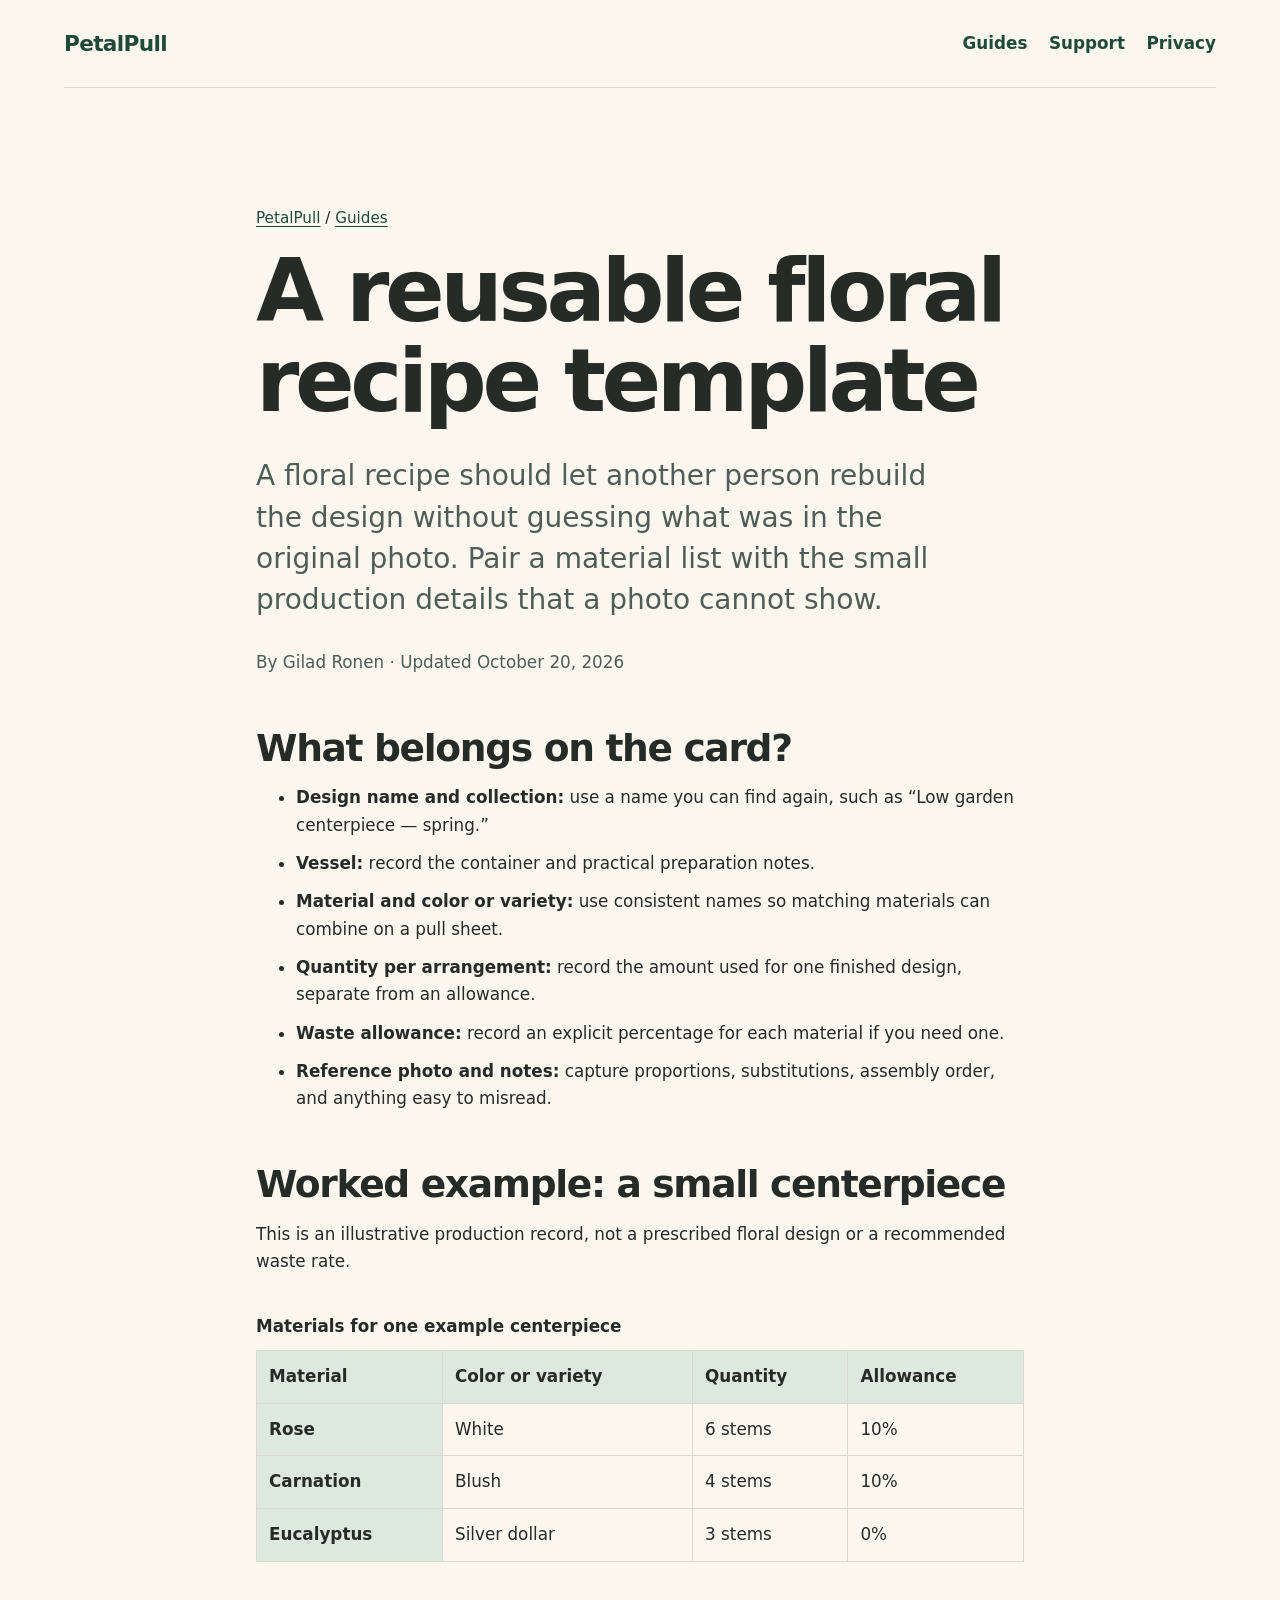
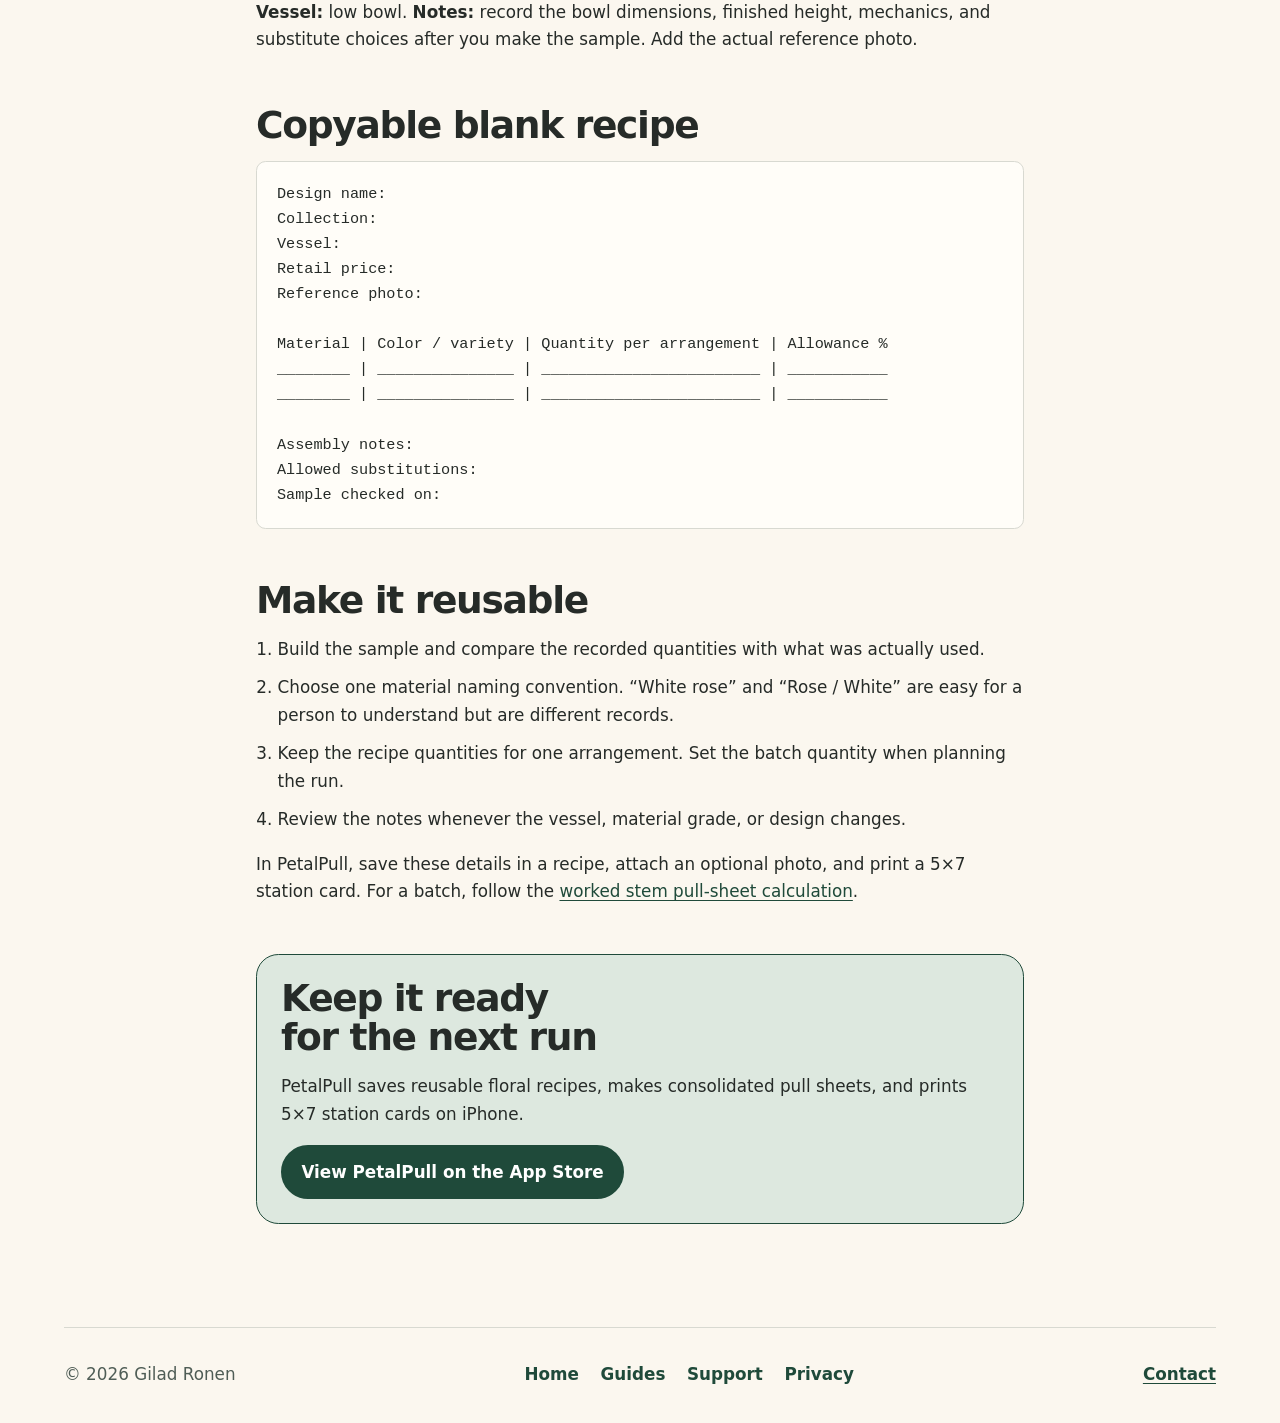
==== floral-recipe-template.html @ 61d782e3 "feat(site): add floral production guides and search metadata" ====
<!doctype html>
<html lang="en"><head>
<meta charset="utf-8"><meta name="viewport" content="width=device-width, initial-scale=1">
<title>Floral Recipe Template with a Worked Example | PetalPull</title>
<meta name="description" content="Use a practical floral recipe card template with materials, stem quantities, color, vessel, reference photo, and production notes. Includes a worked example.">
<link rel="canonical" href="https://giladr1979.github.io/petalpull/floral-recipe-template.html">
<meta name="robots" content="index,follow,max-image-preview:large">
<meta name="author" content="Gilad Ronen">
<meta name="theme-color" content="#1f4a3a">
<meta property="og:type" content="article"><meta property="og:site_name" content="PetalPull">
<meta property="og:title" content="Floral Recipe Template with a Worked Example | PetalPull"><meta property="og:description" content="Use a practical floral recipe card template with materials, stem quantities, color, vessel, reference photo, and production notes. Includes a worked example."><meta property="og:url" content="https://giladr1979.github.io/petalpull/floral-recipe-template.html">
<meta property="og:image" content="https://is1-ssl.mzstatic.com/image/thumb/Purple221/v4/0e/d2/46/0ed24621-86e0-fead-93cc-0369989cea73/AppIcon-0-0-1x_U007ephone-0-1-85-220.png/512x512bb.jpg"><meta property="og:image:alt" content="PetalPull app icon">
<meta name="twitter:card" content="summary_large_image"><meta name="twitter:title" content="Floral Recipe Template with a Worked Example | PetalPull"><meta name="twitter:description" content="Use a practical floral recipe card template with materials, stem quantities, color, vessel, reference photo, and production notes. Includes a worked example.">
<meta name="apple-itunes-app" content="app-id=6790680340">
<link rel="icon" href="favicon.svg" type="image/svg+xml"><link rel="stylesheet" href="styles.css">
<script type="application/ld+json">{"@context":"https://schema.org","@graph":[{"@type":"WebSite","@id":"https://giladr1979.github.io/petalpull/#website","url":"https://giladr1979.github.io/petalpull/","name":"PetalPull","inLanguage":"en"},{"@type":"Article","@id":"https://giladr1979.github.io/petalpull/floral-recipe-template.html#page","url":"https://giladr1979.github.io/petalpull/floral-recipe-template.html","name":"Floral Recipe Template with a Worked Example | PetalPull","description":"Use a practical floral recipe card template with materials, stem quantities, color, vessel, reference photo, and production notes. Includes a worked example.","isPartOf":{"@id":"https://giladr1979.github.io/petalpull/#website"},"inLanguage":"en","dateModified":"2026-10-20","author":{"@type":"Person","name":"Gilad Ronen"}},{"@type":"BreadcrumbList","itemListElement":[{"@type":"ListItem","position":1,"name":"PetalPull","item":"https://giladr1979.github.io/petalpull/"},{"@type":"ListItem","position":2,"name":"Guides","item":"https://giladr1979.github.io/petalpull/guides.html"},{"@type":"ListItem","position":3,"name":"Floral Recipe Template with a Worked Example","item":"https://giladr1979.github.io/petalpull/floral-recipe-template.html"}]}]}</script>
<meta name="google-site-verification" content="F5Sdmsm7UvyeLJ_fXqEmeBqlbJ0hNNnhtqgZ2QPtwdA">
</head><body>
<a class="skip-link" href="#main">Skip to content</a>
<header class="site-header"><a class="brand" href="./" aria-label="PetalPull home">PetalPull</a><nav aria-label="Main navigation"><a href="guides.html">Guides</a><a href="support.html">Support</a><a href="privacy.html">Privacy</a></nav></header>
<main id="main" class="document"><p class="breadcrumb"><a href="./">PetalPull</a> / <a href="guides.html">Guides</a></p><h1>A reusable floral recipe template</h1><p class="lead">A floral recipe should let another person rebuild the design without guessing what was in the original photo. Pair a material list with the small production details that a photo cannot show.</p><p class="quiet">By Gilad Ronen · Updated October 20, 2026</p><h2>What belongs on the card?</h2><ul><li><strong>Design name and collection:</strong> use a name you can find again, such as “Low garden centerpiece — spring.”</li><li><strong>Vessel:</strong> record the container and practical preparation notes.</li><li><strong>Material and color or variety:</strong> use consistent names so matching materials can combine on a pull sheet.</li><li><strong>Quantity per arrangement:</strong> record the amount used for one finished design, separate from an allowance.</li><li><strong>Waste allowance:</strong> record an explicit percentage for each material if you need one.</li><li><strong>Reference photo and notes:</strong> capture proportions, substitutions, assembly order, and anything easy to misread.</li></ul><h2>Worked example: a small centerpiece</h2><p>This is an illustrative production record, not a prescribed floral design or a recommended waste rate.</p><div class="table-wrap"><table><caption>Materials for one example centerpiece</caption><thead><tr><th scope="col">Material</th><th scope="col">Color or variety</th><th scope="col">Quantity</th><th scope="col">Allowance</th></tr></thead><tbody><tr><th scope="row">Rose</th><td>White</td><td>6 stems</td><td>10%</td></tr><tr><th scope="row">Carnation</th><td>Blush</td><td>4 stems</td><td>10%</td></tr><tr><th scope="row">Eucalyptus</th><td>Silver dollar</td><td>3 stems</td><td>0%</td></tr></tbody></table></div><p><strong>Vessel:</strong> low bowl. <strong>Notes:</strong> record the bowl dimensions, finished height, mechanics, and substitute choices after you make the sample. Add the actual reference photo.</p><h2>Copyable blank recipe</h2><pre class="template">Design name:
Collection:
Vessel:
Retail price:
Reference photo:

Material | Color / variety | Quantity per arrangement | Allowance %
________ | _______________ | ________________________ | ___________
________ | _______________ | ________________________ | ___________

Assembly notes:
Allowed substitutions:
Sample checked on:</pre><h2>Make it reusable</h2><ol><li>Build the sample and compare the recorded quantities with what was actually used.</li><li>Choose one material naming convention. “White rose” and “Rose / White” are easy for a person to understand but are different records.</li><li>Keep the recipe quantities for one arrangement. Set the batch quantity when planning the run.</li><li>Review the notes whenever the vessel, material grade, or design changes.</li></ol><p>In PetalPull, save these details in a recipe, attach an optional photo, and print a 5×7 station card. For a batch, follow the <a href="stem-pull-sheet.html">worked stem pull-sheet calculation</a>.</p><aside class="privacy-note"><h2>Keep it ready for the next run</h2><p>PetalPull saves reusable floral recipes, makes consolidated pull sheets, and prints 5×7 station cards on iPhone.</p><a class="button primary" href="https://apps.apple.com/app/petalpull/id6790680340">View PetalPull on the App Store</a></aside></main><footer><span>© 2026 Gilad Ronen</span><nav aria-label="Footer navigation"><a href="./">Home</a><a href="guides.html">Guides</a><a href="support.html">Support</a><a href="privacy.html">Privacy</a></nav><a href="mailto:g_ronen@yahoo.com">Contact</a></footer></body></html>
---- styles.css ----
:root {
  color-scheme: light;
  --ivory: #fbf7ef;
  --paper: #fffdf8;
  --forest: #1f4a3a;
  --forest-dark: #16372b;
  --charcoal: #262b28;
  --muted: #4f5d56;
  --terracotta: #8f432f;
  --sage: #dde8df;
  --border: #d8d9d1;
  --max: 72rem;
}

* { box-sizing: border-box; }

html { background: var(--ivory); }

body {
  margin: 0;
  color: var(--charcoal);
  background: var(--ivory);
  font-family: ui-rounded, "SF Pro Rounded", "Avenir Next", Avenir, system-ui, sans-serif;
  font-size: 1.05rem;
  line-height: 1.65;
}

a { color: var(--forest); text-underline-offset: 0.18em; }
a:hover { color: var(--terracotta); }
a:focus-visible { outline: 3px solid var(--terracotta); outline-offset: 4px; border-radius: 0.2rem; }

.site-header,
footer {
  width: min(calc(100% - 2.5rem), var(--max));
  margin-inline: auto;
  display: flex;
  align-items: center;
  justify-content: space-between;
  gap: 1.5rem;
}

.site-header { min-height: 5.5rem; border-bottom: 1px solid var(--border); }
.brand { color: var(--forest); font-size: 1.35rem; font-weight: 800; text-decoration: none; letter-spacing: -0.03em; }
nav { display: flex; gap: 1.35rem; }
nav a { font-weight: 700; text-decoration: none; }
nav a[aria-current="page"] { color: var(--terracotta); }

main { width: min(calc(100% - 2.5rem), var(--max)); margin-inline: auto; }

.hero { max-width: 58rem; padding: clamp(4rem, 10vw, 8rem) 0 clamp(5rem, 11vw, 9rem); }
.eyebrow { color: var(--terracotta); font-size: 0.82rem; font-weight: 800; letter-spacing: 0.16em; text-transform: uppercase; }
h1, h2 { color: var(--charcoal); line-height: 1.03; letter-spacing: -0.05em; text-wrap: balance; }
h1 { max-width: 13ch; margin: 0.25rem 0 1.5rem; font-size: clamp(3.2rem, 9vw, 7.2rem); }
h2 { margin: 0.25rem 0 1rem; font-size: clamp(2rem, 5vw, 3.8rem); }
.lead { max-width: 43rem; color: var(--muted); font-size: clamp(1.25rem, 2.6vw, 1.75rem); line-height: 1.48; text-wrap: pretty; }
.quiet { color: var(--muted); }

.actions { display: flex; flex-wrap: wrap; gap: 0.8rem; margin-top: 2rem; }
.button { min-height: 3rem; display: inline-flex; align-items: center; padding: 0.7rem 1.15rem; border: 2px solid var(--forest); border-radius: 999px; font-weight: 800; text-decoration: none; }
.button.primary { color: white; background: var(--forest); }
.button.primary:hover { background: var(--forest-dark); }
.button.secondary { background: transparent; }

.workflow { display: grid; grid-template-columns: minmax(15rem, 0.75fr) minmax(18rem, 1.25fr); gap: clamp(2rem, 8vw, 8rem); padding: clamp(3rem, 7vw, 6rem) 0; border-top: 1px solid var(--border); }
.workflow ol { margin: 0; padding: 0; list-style: none; counter-reset: workflow; }
.workflow li { counter-increment: workflow; display: grid; grid-template-columns: 2.5rem 1fr; gap: 0.85rem; padding: 1.4rem 0; border-bottom: 1px solid var(--border); }
.workflow li::before { content: "0" counter(workflow); color: var(--terracotta); font-weight: 800; }
.workflow strong, .workflow span { grid-column: 2; }
.workflow strong { font-size: 1.18rem; }
.workflow span { color: var(--muted); }

.privacy-note { margin: clamp(4rem, 9vw, 8rem) 0; padding: clamp(2rem, 5vw, 4.5rem); background: var(--sage); border: 1px solid var(--forest); border-radius: 1.4rem; }
.privacy-note h2 { max-width: 16ch; }
.privacy-note p:last-child { max-width: 45rem; color: var(--muted); font-size: 1.2rem; }

.document { max-width: 48rem; padding: clamp(3.5rem, 8vw, 7rem) 0; }
.document h1 { max-width: none; font-size: clamp(3rem, 7vw, 5.5rem); }
.document h2 { margin-top: 3.25rem; font-size: clamp(1.65rem, 3vw, 2.35rem); letter-spacing: -0.035em; }
.document p, .document li { text-wrap: pretty; }
.document ol { padding-left: 1.35rem; }
.document li { margin-bottom: 0.65rem; }

footer { min-height: 6rem; padding: 1.5rem 0; border-top: 1px solid var(--border); color: var(--muted); }
footer a { font-weight: 700; }

@media (max-width: 700px) {
  .site-header, footer { align-items: flex-start; padding-block: 1.2rem; }
  .site-header { min-height: auto; }
  .workflow { grid-template-columns: 1fr; gap: 1rem; }
  .hero { padding-top: 4rem; }
}

@media (prefers-reduced-motion: reduce) {
  *, *::before, *::after { scroll-behavior: auto !important; }
}

/* Search landing pages and practical guides */
.skip-link { position:absolute; top:0; left:1rem; z-index:5; transform:translateY(-130%); background:#fff; padding:0.75rem 1rem; font-weight:700; }
.skip-link:focus { transform:translateY(0); }
nav { flex-wrap:wrap; }
nav a { display:inline-flex; align-items:center; min-height:44px; }
.site-header { flex-wrap:wrap; padding-block:0.75rem; }
.guides-section { padding-block:3rem 5rem; }
.guides-section h1 { max-width:18ch; font-size:clamp(2.8rem,7vw,5.5rem); }
.guide-grid { display:grid; grid-template-columns:repeat(2,minmax(0,1fr)); gap:1.1rem; margin-top:2rem; }
.guide-card { padding:1.5rem; border:1px solid var(--forest); border-radius:1rem; text-decoration:none; background:var(--paper); }
.guide-card h3 { margin:0 0 0.65rem; font-size:1.35rem; line-height:1.3; }
.guide-card p { color:var(--muted); margin:0; }
.faq { padding-bottom:5rem; max-width:48rem; }
.faq h3 { margin-top:2rem; }
.document h1 { overflow-wrap:anywhere; }
.breadcrumb { font-size:0.95rem; }
.table-wrap { overflow-x:auto; }
table { width:100%; border-collapse:collapse; margin-block:1.25rem; }
caption { text-align:left; font-weight:700; padding-bottom:0.6rem; }
th,td { text-align:left; padding:0.75rem; border:1px solid var(--border); }
th { background:var(--sage); }
.template,.formula { padding:1.25rem; background:var(--paper); border:1px solid var(--border); border-radius:0.6rem; white-space:pre-wrap; overflow-wrap:anywhere; }
.template { font-size:0.95rem; }
.document .privacy-note { margin-block:3rem 0; padding:1.5rem; }
.document .privacy-note h2 { margin-top:0; }
.calculator { display:grid; gap:1rem; padding:1.5rem; background:var(--sage); border:1px solid var(--forest); border-radius:0.8rem; }
.calculator label { display:grid; gap:0.3rem; font-weight:700; }
input { width:100%; max-width:20rem; min-height:44px; font:inherit; padding:0.55rem 0.7rem; color:var(--charcoal); background:var(--paper); border:1px solid var(--forest); border-radius:0.3rem; }
input:focus-visible,button:focus-visible { outline:3px solid var(--terracotta); outline-offset:3px; }
button { font:inherit; cursor:pointer; justify-self:start; }
output { display:block; font-weight:700; min-height:3rem; }
footer { flex-wrap:wrap; }
@media (max-width:700px) { .guide-grid { grid-template-columns:1fr; } .site-header { gap:0.5rem; } nav { gap:0.8rem; } footer { gap:0.75rem; } .document { padding-top:2rem; } }
@media print { .site-header,.skip-link,footer,.actions,.privacy-note,.calculator { display:none; } body { background:white; color:black; } main { width:100%; } .document { max-width:none; padding:0; } h1 { font-size:2rem!important; } h2 { font-size:1.4rem!important; } .guide-grid { display:block; } }

.app-icon { display:block; border-radius:20px; }
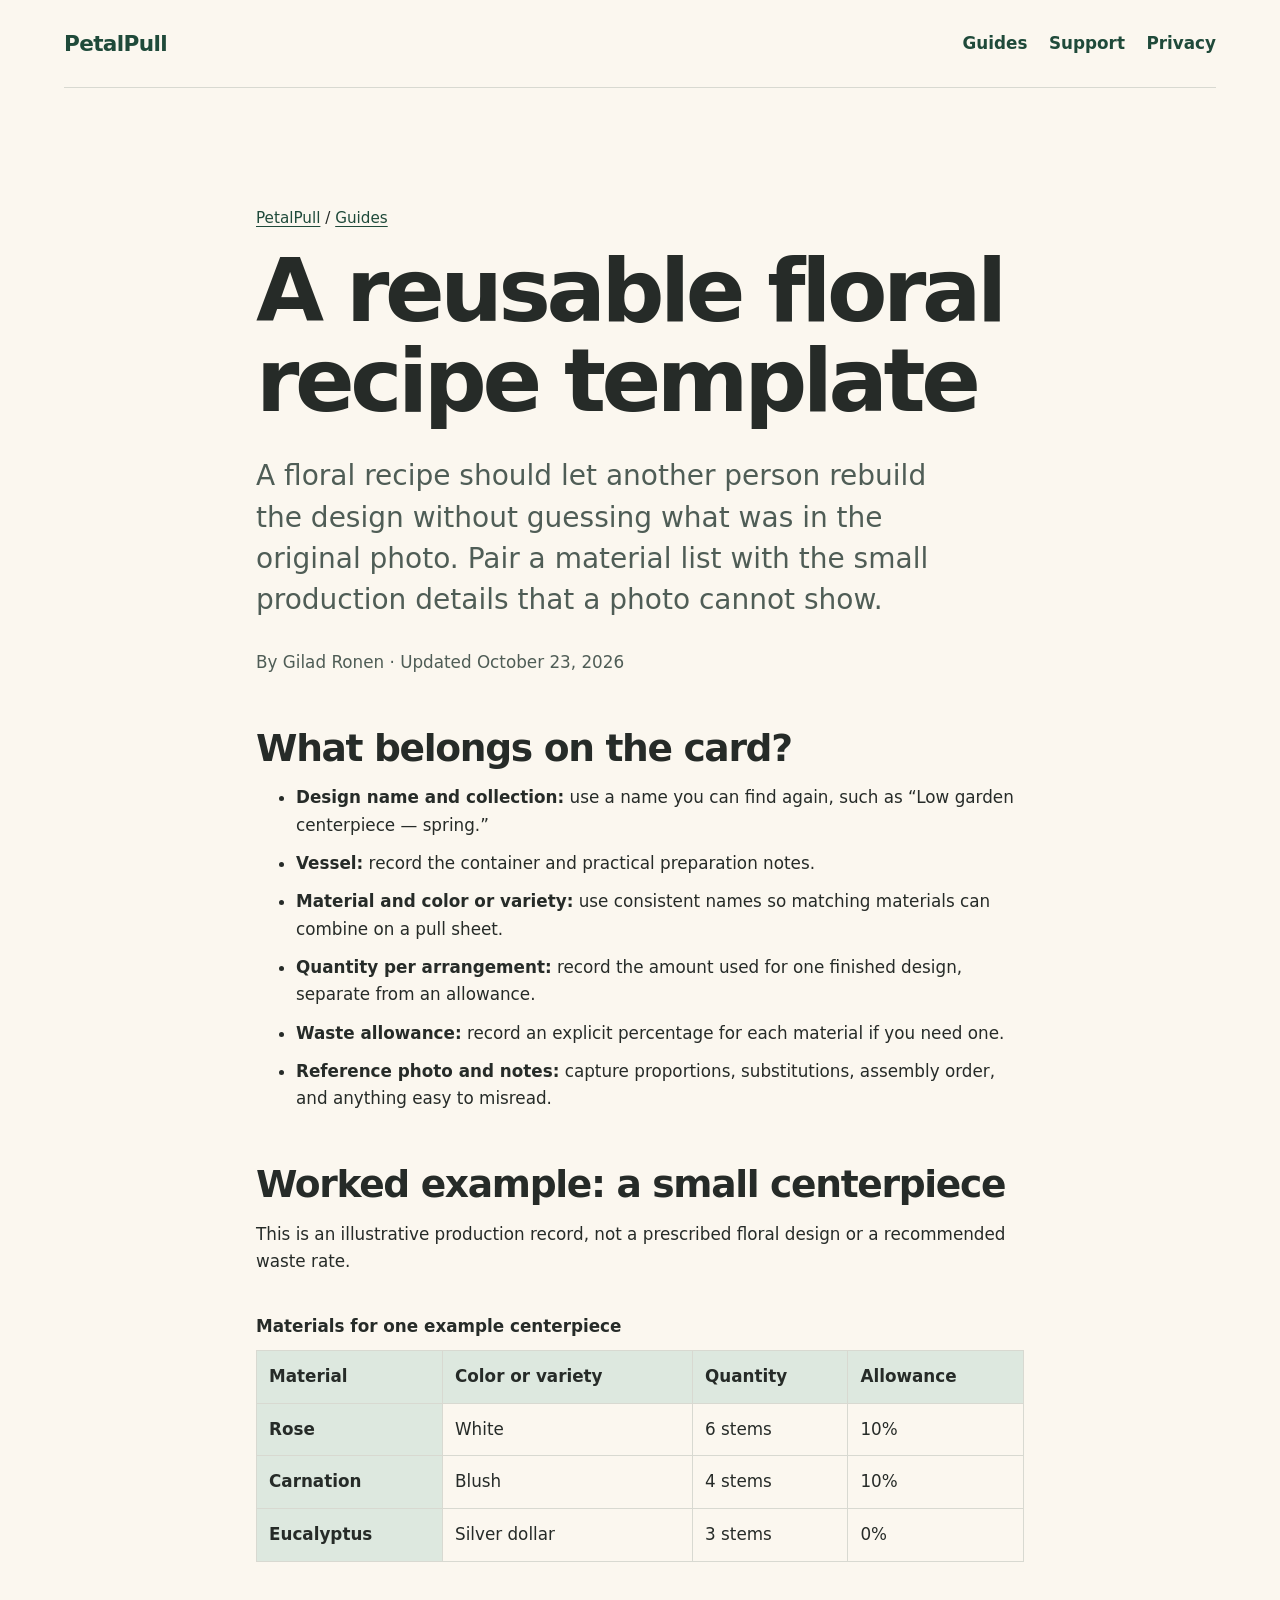
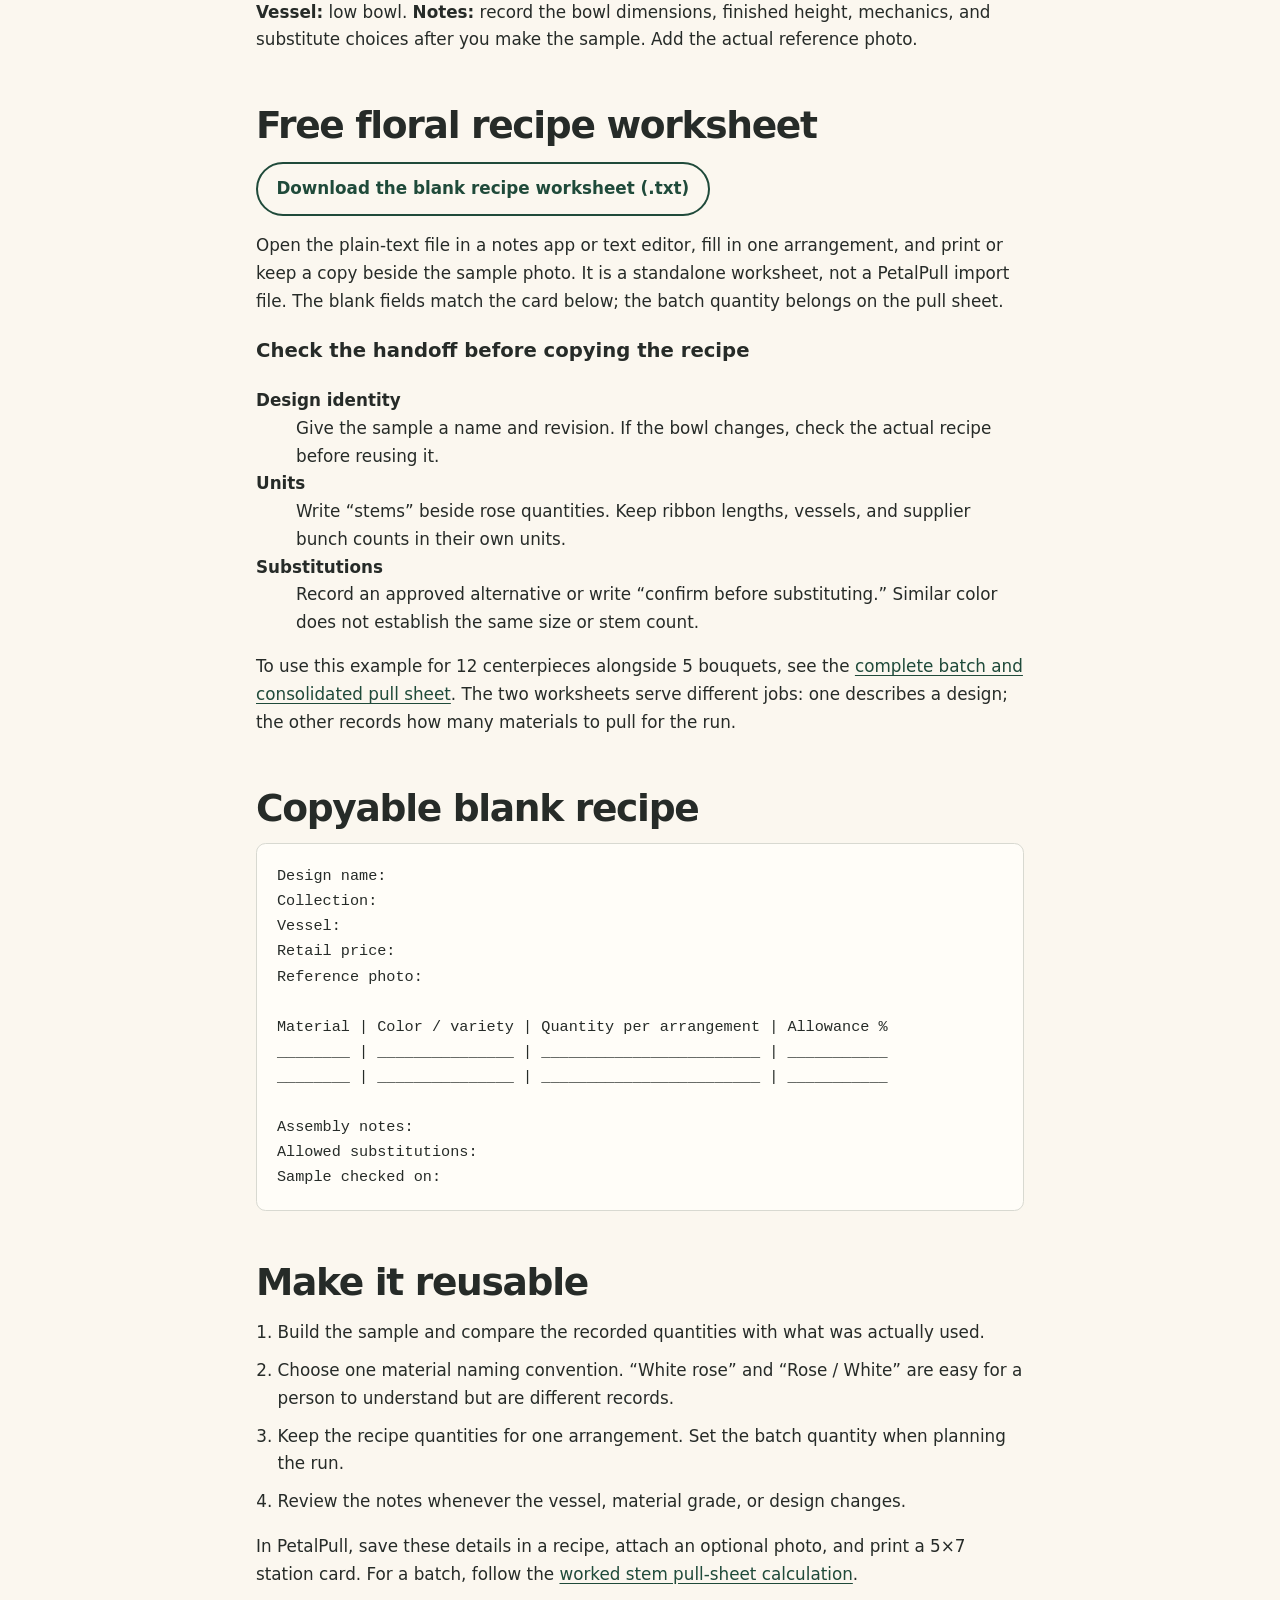
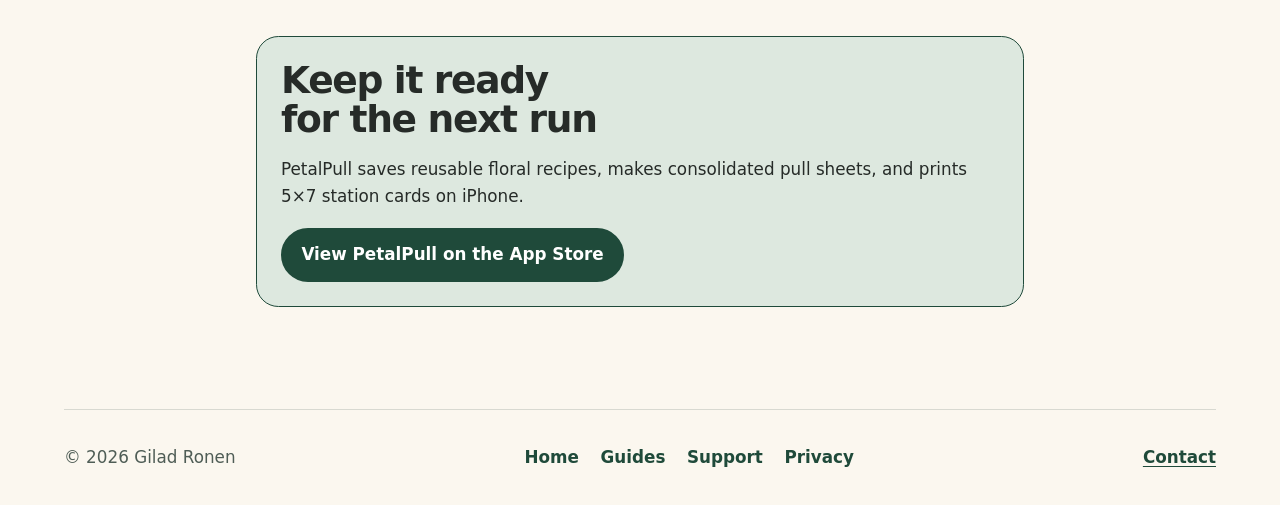
==== commit 1e7954ac: "feat(guides): add floral recipe and batch pull worksheets" ====
--- a/floral-recipe-template.html
+++ b/floral-recipe-template.html
@@ -2,23 +2,23 @@
 <html lang="en"><head>
 <meta charset="utf-8"><meta name="viewport" content="width=device-width, initial-scale=1">
 <title>Floral Recipe Template with a Worked Example | PetalPull</title>
-<meta name="description" content="Use a practical floral recipe card template with materials, stem quantities, color, vessel, reference photo, and production notes. Includes a worked example.">
+<meta name="description" content="Download a free floral recipe worksheet and use a worked centerpiece example to record stems, varieties, vessel, substitutions, and production notes.">
 <link rel="canonical" href="https://giladr1979.github.io/petalpull/floral-recipe-template.html">
 <meta name="robots" content="index,follow,max-image-preview:large">
 <meta name="author" content="Gilad Ronen">
 <meta name="theme-color" content="#1f4a3a">
 <meta property="og:type" content="article"><meta property="og:site_name" content="PetalPull">
-<meta property="og:title" content="Floral Recipe Template with a Worked Example | PetalPull"><meta property="og:description" content="Use a practical floral recipe card template with materials, stem quantities, color, vessel, reference photo, and production notes. Includes a worked example."><meta property="og:url" content="https://giladr1979.github.io/petalpull/floral-recipe-template.html">
+<meta property="og:title" content="Floral Recipe Template with a Worked Example | PetalPull"><meta property="og:description" content="Download a free floral recipe worksheet and use a worked centerpiece example to record stems, varieties, vessel, substitutions, and production notes."><meta property="og:url" content="https://giladr1979.github.io/petalpull/floral-recipe-template.html">
 <meta property="og:image" content="https://is1-ssl.mzstatic.com/image/thumb/Purple221/v4/0e/d2/46/0ed24621-86e0-fead-93cc-0369989cea73/AppIcon-0-0-1x_U007ephone-0-1-85-220.png/512x512bb.jpg"><meta property="og:image:alt" content="PetalPull app icon">
-<meta name="twitter:card" content="summary_large_image"><meta name="twitter:title" content="Floral Recipe Template with a Worked Example | PetalPull"><meta name="twitter:description" content="Use a practical floral recipe card template with materials, stem quantities, color, vessel, reference photo, and production notes. Includes a worked example.">
+<meta name="twitter:card" content="summary_large_image"><meta name="twitter:title" content="Floral Recipe Template with a Worked Example | PetalPull"><meta name="twitter:description" content="Download a free floral recipe worksheet and use a worked centerpiece example to record stems, varieties, vessel, substitutions, and production notes.">
 <meta name="apple-itunes-app" content="app-id=6790680340">
 <link rel="icon" href="favicon.svg" type="image/svg+xml"><link rel="stylesheet" href="styles.css">
-<script type="application/ld+json">{"@context":"https://schema.org","@graph":[{"@type":"WebSite","@id":"https://giladr1979.github.io/petalpull/#website","url":"https://giladr1979.github.io/petalpull/","name":"PetalPull","inLanguage":"en"},{"@type":"Article","@id":"https://giladr1979.github.io/petalpull/floral-recipe-template.html#page","url":"https://giladr1979.github.io/petalpull/floral-recipe-template.html","name":"Floral Recipe Template with a Worked Example | PetalPull","description":"Use a practical floral recipe card template with materials, stem quantities, color, vessel, reference photo, and production notes. Includes a worked example.","isPartOf":{"@id":"https://giladr1979.github.io/petalpull/#website"},"inLanguage":"en","dateModified":"2026-10-20","author":{"@type":"Person","name":"Gilad Ronen"}},{"@type":"BreadcrumbList","itemListElement":[{"@type":"ListItem","position":1,"name":"PetalPull","item":"https://giladr1979.github.io/petalpull/"},{"@type":"ListItem","position":2,"name":"Guides","item":"https://giladr1979.github.io/petalpull/guides.html"},{"@type":"ListItem","position":3,"name":"Floral Recipe Template with a Worked Example","item":"https://giladr1979.github.io/petalpull/floral-recipe-template.html"}]}]}</script>
+<script type="application/ld+json">{"@context":"https://schema.org","@graph":[{"@type":"WebSite","@id":"https://giladr1979.github.io/petalpull/#website","url":"https://giladr1979.github.io/petalpull/","name":"PetalPull","inLanguage":"en"},{"@type":"Article","@id":"https://giladr1979.github.io/petalpull/floral-recipe-template.html#page","url":"https://giladr1979.github.io/petalpull/floral-recipe-template.html","name":"Floral Recipe Template with a Worked Example | PetalPull","description":"Download a free floral recipe worksheet and use a worked centerpiece example to record stems, varieties, vessel, substitutions, and production notes.","isPartOf":{"@id":"https://giladr1979.github.io/petalpull/#website"},"inLanguage":"en","dateModified":"2026-10-23","author":{"@type":"Person","name":"Gilad Ronen"}},{"@type":"BreadcrumbList","itemListElement":[{"@type":"ListItem","position":1,"name":"PetalPull","item":"https://giladr1979.github.io/petalpull/"},{"@type":"ListItem","position":2,"name":"Guides","item":"https://giladr1979.github.io/petalpull/guides.html"},{"@type":"ListItem","position":3,"name":"Floral Recipe Template with a Worked Example","item":"https://giladr1979.github.io/petalpull/floral-recipe-template.html"}]}]}</script>
 <meta name="google-site-verification" content="F5Sdmsm7UvyeLJ_fXqEmeBqlbJ0hNNnhtqgZ2QPtwdA">
 </head><body>
 <a class="skip-link" href="#main">Skip to content</a>
 <header class="site-header"><a class="brand" href="./" aria-label="PetalPull home">PetalPull</a><nav aria-label="Main navigation"><a href="guides.html">Guides</a><a href="support.html">Support</a><a href="privacy.html">Privacy</a></nav></header>
-<main id="main" class="document"><p class="breadcrumb"><a href="./">PetalPull</a> / <a href="guides.html">Guides</a></p><h1>A reusable floral recipe template</h1><p class="lead">A floral recipe should let another person rebuild the design without guessing what was in the original photo. Pair a material list with the small production details that a photo cannot show.</p><p class="quiet">By Gilad Ronen · Updated October 20, 2026</p><h2>What belongs on the card?</h2><ul><li><strong>Design name and collection:</strong> use a name you can find again, such as “Low garden centerpiece — spring.”</li><li><strong>Vessel:</strong> record the container and practical preparation notes.</li><li><strong>Material and color or variety:</strong> use consistent names so matching materials can combine on a pull sheet.</li><li><strong>Quantity per arrangement:</strong> record the amount used for one finished design, separate from an allowance.</li><li><strong>Waste allowance:</strong> record an explicit percentage for each material if you need one.</li><li><strong>Reference photo and notes:</strong> capture proportions, substitutions, assembly order, and anything easy to misread.</li></ul><h2>Worked example: a small centerpiece</h2><p>This is an illustrative production record, not a prescribed floral design or a recommended waste rate.</p><div class="table-wrap"><table><caption>Materials for one example centerpiece</caption><thead><tr><th scope="col">Material</th><th scope="col">Color or variety</th><th scope="col">Quantity</th><th scope="col">Allowance</th></tr></thead><tbody><tr><th scope="row">Rose</th><td>White</td><td>6 stems</td><td>10%</td></tr><tr><th scope="row">Carnation</th><td>Blush</td><td>4 stems</td><td>10%</td></tr><tr><th scope="row">Eucalyptus</th><td>Silver dollar</td><td>3 stems</td><td>0%</td></tr></tbody></table></div><p><strong>Vessel:</strong> low bowl. <strong>Notes:</strong> record the bowl dimensions, finished height, mechanics, and substitute choices after you make the sample. Add the actual reference photo.</p><h2>Copyable blank recipe</h2><pre class="template">Design name:
+<main id="main" class="document"><p class="breadcrumb"><a href="./">PetalPull</a> / <a href="guides.html">Guides</a></p><h1>A reusable floral recipe template</h1><p class="lead">A floral recipe should let another person rebuild the design without guessing what was in the original photo. Pair a material list with the small production details that a photo cannot show.</p><p class="quiet">By Gilad Ronen · Updated October 23, 2026</p><h2>What belongs on the card?</h2><ul><li><strong>Design name and collection:</strong> use a name you can find again, such as “Low garden centerpiece — spring.”</li><li><strong>Vessel:</strong> record the container and practical preparation notes.</li><li><strong>Material and color or variety:</strong> use consistent names so matching materials can combine on a pull sheet.</li><li><strong>Quantity per arrangement:</strong> record the amount used for one finished design, separate from an allowance.</li><li><strong>Waste allowance:</strong> record an explicit percentage for each material if you need one.</li><li><strong>Reference photo and notes:</strong> capture proportions, substitutions, assembly order, and anything easy to misread.</li></ul><h2>Worked example: a small centerpiece</h2><p>This is an illustrative production record, not a prescribed floral design or a recommended waste rate.</p><div class="table-wrap"><table><caption>Materials for one example centerpiece</caption><thead><tr><th scope="col">Material</th><th scope="col">Color or variety</th><th scope="col">Quantity</th><th scope="col">Allowance</th></tr></thead><tbody><tr><th scope="row">Rose</th><td>White</td><td>6 stems</td><td>10%</td></tr><tr><th scope="row">Carnation</th><td>Blush</td><td>4 stems</td><td>10%</td></tr><tr><th scope="row">Eucalyptus</th><td>Silver dollar</td><td>3 stems</td><td>0%</td></tr></tbody></table></div><p><strong>Vessel:</strong> low bowl. <strong>Notes:</strong> record the bowl dimensions, finished height, mechanics, and substitute choices after you make the sample. Add the actual reference photo.</p><section id="recipe-worksheet"><h2>Free floral recipe worksheet</h2><p><a class="button secondary" href="resources/floral-recipe-worksheet.txt" download>Download the blank recipe worksheet (.txt)</a></p><p>Open the plain-text file in a notes app or text editor, fill in one arrangement, and print or keep a copy beside the sample photo. It is a standalone worksheet, not a PetalPull import file. The blank fields match the card below; the batch quantity belongs on the pull sheet.</p><h3>Check the handoff before copying the recipe</h3><dl><dt><strong>Design identity</strong></dt><dd>Give the sample a name and revision. If the bowl changes, check the actual recipe before reusing it.</dd><dt><strong>Units</strong></dt><dd>Write “stems” beside rose quantities. Keep ribbon lengths, vessels, and supplier bunch counts in their own units.</dd><dt><strong>Substitutions</strong></dt><dd>Record an approved alternative or write “confirm before substituting.” Similar color does not establish the same size or stem count.</dd></dl><p>To use this example for 12 centerpieces alongside 5 bouquets, see the <a href="stem-pull-sheet.html#batch-example">complete batch and consolidated pull sheet</a>. The two worksheets serve different jobs: one describes a design; the other records how many materials to pull for the run.</p></section><h2>Copyable blank recipe</h2><pre class="template">Design name:
 Collection:
 Vessel:
 Retail price:
